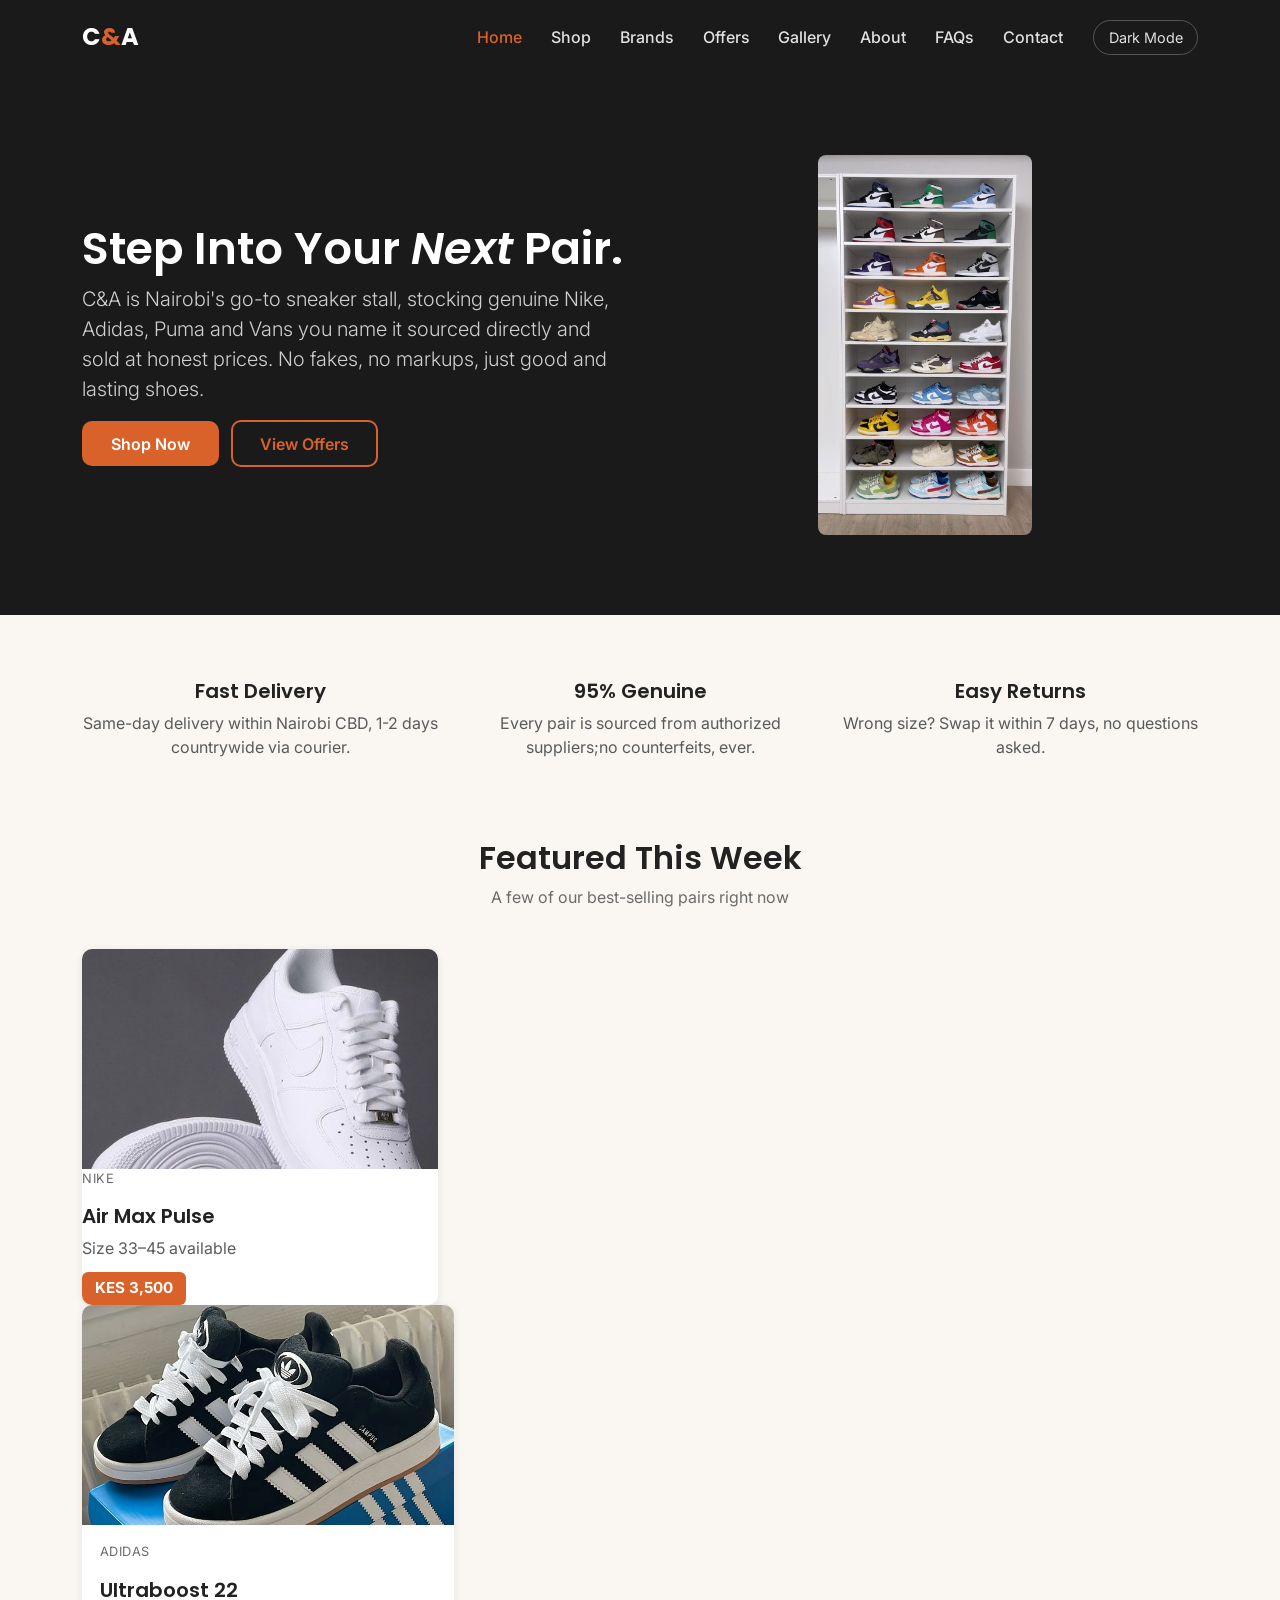
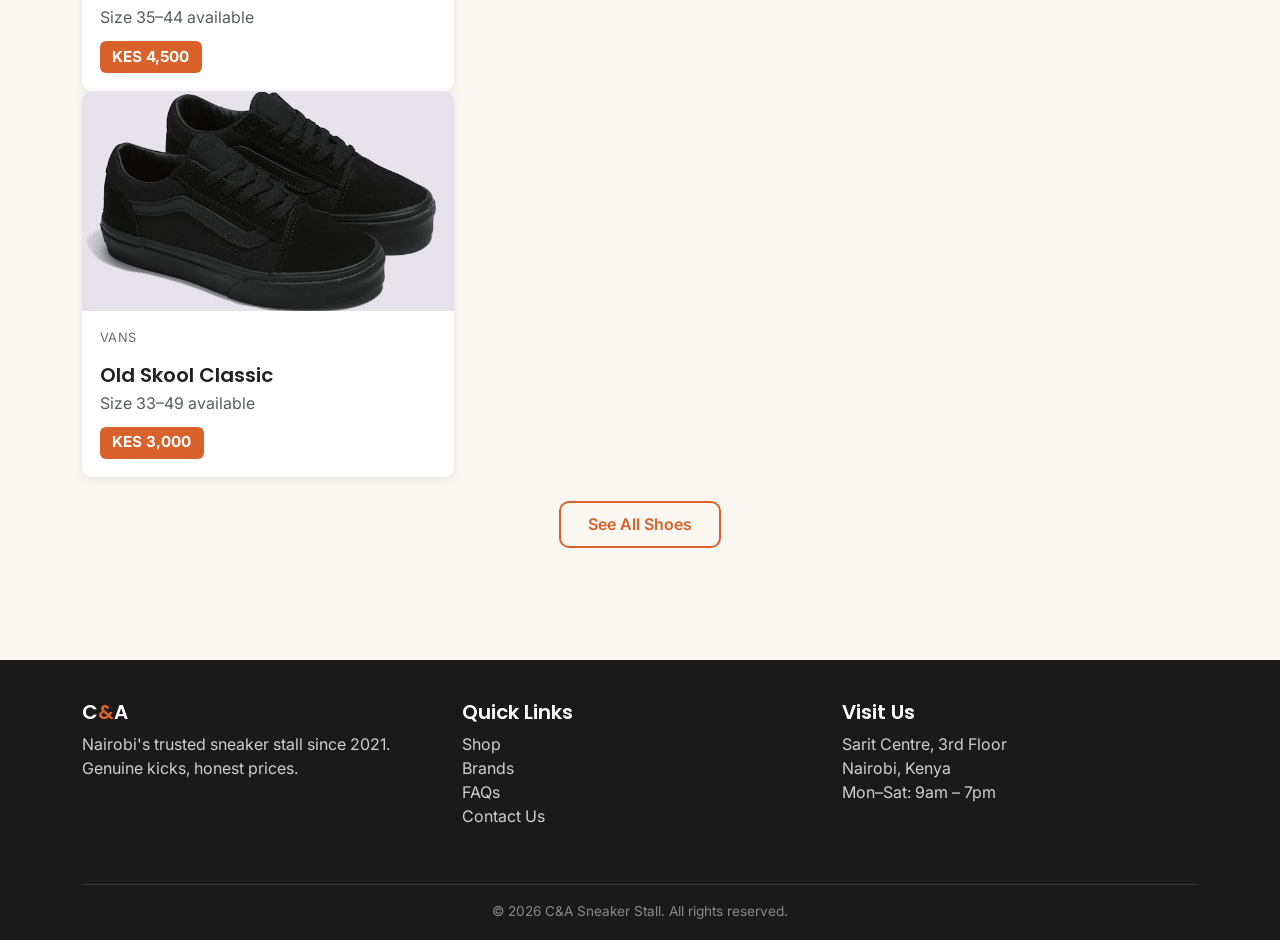
==== index.html @ b6a94fce "Add meta description tag" ====
<!DOCTYPE html>
<html lang="en">
<head>
  <meta charset="UTF-8">
  <meta name="viewport" content="width=device-width, initial-scale=1.0">
  <meta name="description"content="C&A is a Nairobi based sneaker stall offering genuine shoes at fair prices.">
  <title>C&amp;A | Nairobi's Sneaker Stall</title>

  <!-- Bootstrap 5 CSS -->
  <link href="https://cdn.jsdelivr.net/npm/bootstrap@5.3.3/dist/css/bootstrap.min.css" rel="stylesheet">
  <!-- Google Fonts -->
  <link rel="preconnect" href="https://fonts.googleapis.com">
  <link href="https://fonts.googleapis.com/css2?family=Inter:wght@400;500;600&family=Poppins:wght@600;700&display=swap" rel="stylesheet">
  <!-- Our custom stylesheet -->
  <link rel="stylesheet" href="style.css">
</head>
<body>

  <!-- ========== NAVBAR ========== -->
  <nav class="navbar navbar-expand-lg navbar-soleva navbar-dark sticky-top">
    <div class="container">
      <a class="navbar-brand" href="index.html">C<span>&amp;</span>A</a>
      <button class="navbar-toggler" type="button" data-bs-toggle="collapse" data-bs-target="#navMenu">
        <span class="navbar-toggler-icon"></span>
      </button>
      <div class="collapse navbar-collapse" id="navMenu">
        <ul class="navbar-nav ms-auto align-items-lg-center">
          <li class="nav-item"><a class="nav-link active" href="index.html">Home</a></li>
          <li class="nav-item"><a class="nav-link" href="product.html">Shop</a></li>
          <li class="nav-item"><a class="nav-link" href="brands.html">Brands</a></li>
          <li class="nav-item"><a class="nav-link" href="offers.html">Offers</a></li>
          <li class="nav-item"><a class="nav-link" href="gallery.html">Gallery</a></li>
          <li class="nav-item"><a class="nav-link" href="about.html">About</a></li>
          <li class="nav-item"><a class="nav-link" href="faqs.html">FAQs</a></li>
          <li class="nav-item"><a class="nav-link" href="contact.html">Contact</a></li>
          <li class="nav-item ms-lg-3 mt-2 mt-lg-0">
            <button id="themeToggleBtn" class="theme-toggle-btn">Dark Mode</button>
          </li>
        </ul>
      </div>
    </div>
  </nav>

  <!-- ========== HERO ========== -->
  <header class="hero">
    <div class="container">
      <div class="row align-items-center">
        <div class="col-lg-6">
          <h1>Step Into Your <em>Next</em> Pair.</h1>
          <p class="lead">C&amp;A is Nairobi's go-to sneaker stall, stocking genuine Nike, Adidas, Puma and Vans you name it
            sourced directly and sold at honest prices. No fakes, no markups, just good and lasting shoes.</p>
          <a href="product.html" class="btn btn-accent me-2">Shop Now</a>
          <a href="offers.html" class="btn btn-outline-accent">View Offers</a>
        </div>
        <div class="col-lg-6 mt-4 mt-lg-0 text-center">
          <img src="images/hero.jpg"
               alt="Pair of white sneakers displayed at C&amp;A stall" class="img-fluid rounded-3"
               style="max-height:380px; object-fit:cover;">
        </div>
      </div>
    </div>
  </header>

  <!-- ========== WHY C&A (quick trust strip) ========== -->
  <section class="section pb-0">
    <div class="container">
      <div class="row text-center g-4">
        <div class="col-md-4">
          <h5>Fast Delivery</h5>
          <p class="text-muted">Same-day delivery within Nairobi CBD, 1-2 days countrywide via courier.</p>
        </div>
        <div class="col-md-4">
          <h5>95% Genuine</h5>
          <p class="text-muted">Every pair is sourced from authorized suppliers;no counterfeits, ever.</p>
        </div>
        <div class="col-md-4">
          <h5>Easy Returns</h5>
          <p class="text-muted">Wrong size? Swap it within 7 days, no questions asked.</p>
        </div>
      </div>
    </div>
  </section>

  <!-- ========== FEATURED SHOES ========== -->
  <section class="section">
    <div class="container">
      <div class="section-title">
        <h2>Featured This Week</h2>
        <p>A few of our best-selling pairs right now</p>
      </div>
      <div class="row g-4">

        <div class="col-md-4">
          <div class="shoe-card">
            <img src="images/nike-airforce.jpg" alt="Nike>
            <div class="shoe-card-body">
              <p class="shoe-brand-label">Nike</p>
              <h5>Air Max Pulse</h5>
              <p class="text-muted mb-1">Size 33–45 available</p>
              <span class="price-tag">KES 3,500</span>
            </div>
          </div>
        </div>

        <div class="col-md-4">
          <div class="shoe-card">
            <img src="images/adidas.jpg" alt="Adidas Ultraboost running shoe in black">
            <div class="shoe-card-body">
              <p class="shoe-brand-label">Adidas</p>
              <h5>Ultraboost 22</h5>
              <p class="text-muted mb-1">Size 35–44 available</p>
              <span class="price-tag">KES 4,500</span>
            </div>
          </div>
        </div>

        <div class="col-md-4">
          <div class="shoe-card">
            <img src="images/vans.jpg" alt="Classic Vans skate shoe in black">
            <div class="shoe-card-body">
              <p class="shoe-brand-label">Vans</p>
              <h5>Old Skool Classic</h5>
              <p class="text-muted mb-1">Size 33–49 available</p>
              <span class="price-tag">KES 3,000</span>
            </div>
          </div>
        </div>

      </div>
      <div class="text-center mt-4">
        <a href="product.html" class="btn btn-outline-accent">See All Shoes</a>
      </div>
    </div>
  </section>

  <!-- ========== FOOTER ========== -->
  <footer class="footer-soleva">
    <div class="container">
      <div class="row">
        <div class="col-md-4 mb-3">
          <h5>C<span style="color:var(--color-accent)">&amp;</span>A</h5>
          <p>Nairobi's trusted sneaker stall since 2021. Genuine kicks, honest prices.</p>
        </div>
        <div class="col-md-4 mb-3">
          <h5>Quick Links</h5>
          <ul class="list-unstyled">
            <li><a href="product.html">Shop</a></li>
            <li><a href="brands.html">Brands</a></li>
            <li><a href="faqs.html">FAQs</a></li>
            <li><a href="contact.html">Contact Us</a></li>
          </ul>
        </div>
        <div class="col-md-4 mb-3">
          <h5>Visit Us</h5>
          <p>Sarit Centre, 3rd Floor<br>Nairobi, Kenya<br>Mon–Sat: 9am – 7pm</p>
        </div>
      </div>
      <div class="footer-bottom">
        &copy; 2026 C&amp;A Sneaker Stall. All rights reserved.
      </div>
    </div>
  </footer>

  <!-- Bootstrap JS (needed for navbar collapse on mobile) -->
  <script src="https://cdn.jsdelivr.net/npm/bootstrap@5.3.3/dist/js/bootstrap.bundle.min.js"></script>
  <!-- Our custom script -->
  <script src="script.js"></script>
</body>
</html>
---- style.css ----
:root {
  --color-dark: #1a1a1a;        
  --color-light: #faf7f2;      
  --color-accent: #d9622b;      
  --color-accent-dark: #b54e1f; 
  --color-text-muted: #6b6b6b;  
  --color-success: #3a7d44;     
  --color-danger: #c0392b;      
  --color-card-bg: #ffffff;     
  --radius: 10px;               
}

/* Dark mode overrides: when <body> has class "dark-mode",
   these variables get replaced, so every element using
   var(--color-light) etc. automatically updates. */
body.dark-mode {
  --color-light: #1a1a1a;
  --color-card-bg: #2a2a2a;
  --color-text-muted: #b0b0b0;
}


body {
  font-family: 'Inter', sans-serif;
  background-color: var(--color-light);
  color: #222;
  transition: background-color 0.3s ease, color 0.3s ease;
}

body.dark-mode {
  color: #f0f0f0;
}

h1, h2, h3, h4, h5 {
  font-family: 'Poppins', sans-serif;
  font-weight: 600;
}

a {
  color: var(--color-accent);
  text-decoration: none;
}

a:hover {
  color: var(--color-accent-dark);
}

/* ---- 3. NAVBAR ---- */
.navbar-soleva {
  background-color: var(--color-dark);
  padding: 0.9rem 0;
}

.navbar-soleva .navbar-brand {
  font-family: 'Poppins', sans-serif;
  font-weight: 700;
  font-size: 1.5rem;
  color: #fff;
  letter-spacing: 0.5px;
}

.navbar-soleva .navbar-brand span {
  color: var(--color-accent);
}

.navbar-soleva .nav-link {
  color: #e0e0e0;
  font-weight: 500;
  margin: 0 0.4rem;
}

.navbar-soleva .nav-link:hover,
.navbar-soleva .nav-link.active {
  color: var(--color-accent);
}

/* Theme toggle button in the navbar */
.theme-toggle-btn {
  background: none;
  border: 1px solid #555;
  color: #e0e0e0;
  border-radius: 50px;
  padding: 0.35rem 0.9rem;
  font-size: 0.9rem;
  cursor: pointer;
  transition: background-color 0.2s ease;
}

.theme-toggle-btn:hover {
  background-color: rgba(217, 98, 43, 0.2);
}

.hero {
  background-color: var(--color-dark);
  color: #fff;
  padding: 5rem 0;
}

.hero h1 {
  font-size: 2.8rem;
  color: #fff;
}

.hero p.lead {
  color: #cfcfcf;
}

.btn-accent {
  background-color: var(--color-accent);
  border: none;
  color: #fff;
  font-weight: 600;
  padding: 0.65rem 1.8rem;
  border-radius: var(--radius);
  transition: background-color 0.2s ease;
}

.btn-accent:hover {
  background-color: var(--color-accent-dark);
  color: #fff;
}

.btn-outline-accent {
  border: 2px solid var(--color-accent);
  color: var(--color-accent);
  font-weight: 600;
  padding: 0.6rem 1.7rem;
  border-radius: var(--radius);
  background: transparent;
}

.btn-outline-accent:hover {
  background-color: var(--color-accent);
  color: #fff;
}

/* ---- 5. SHOE / PRODUCT CARDS ---- */
.shoe-card {
  background-color: var(--color-card-bg);
  border-radius: var(--radius);
  overflow: hidden;
  box-shadow: 0 2px 10px rgba(0, 0, 0, 0.08);
  transition: transform 0.2s ease, box-shadow 0.2s ease;
  height: 100%;
}

.shoe-card:hover {
  transform: translateY(-5px);
  box-shadow: 0 8px 20px rgba(0, 0, 0, 0.12);
}

.shoe-card img {
  width: 100%;
  height: 220px;
  object-fit: cover;
}

.shoe-card-body {
  padding: 1.1rem;
}

.shoe-card-body h5 {
  margin-bottom: 0.2rem;
}

.shoe-brand-label {
  font-size: 0.8rem;
  color: var(--color-text-muted);
  text-transform: uppercase;
  letter-spacing: 0.5px;
}

/* Price tag - the "signature element" of the site */
.price-tag {
  display: inline-block;
  background-color: var(--color-accent);
  color: #fff;
  font-weight: 700;
  padding: 0.3rem 0.8rem;
  border-radius: 6px;
  font-size: 0.95rem;
  margin-top: 0.5rem;
}

/* ---- 6. SECTION SPACING ---- */
.section {
  padding: 4rem 0;
}

.section-title {
  margin-bottom: 2.5rem;
  text-align: center;
}

.section-title h2 {
  font-size: 2rem;
}

.section-title p {
  color: var(--color-text-muted);
}

/* ---- 7. FOOTER ---- */
.footer-soleva {
  background-color: var(--color-dark);
  color: #cfcfcf;
  padding: 2.5rem 0 1.2rem;
  margin-top: 3rem;
}

.footer-soleva h5 {
  color: #fff;
}

.footer-soleva a {
  color: #cfcfcf;
}

.footer-soleva a:hover {
  color: var(--color-accent);
}

.footer-bottom {
  border-top: 1px solid #3a3a3a;
  margin-top: 1.5rem;
  padding-top: 1rem;
  font-size: 0.85rem;
  text-align: center;
  color: #888;
}

/* ---- 8. CONTACT FORM ---- */
.contact-form .form-control {
  border-radius: var(--radius);
  padding: 0.6rem 0.9rem;
}

.contact-form .form-control:focus {
  border-color: var(--color-accent);
  box-shadow: 0 0 0 0.2rem rgba(217, 98, 43, 0.2);
}

.error-message {
  color: var(--color-danger);
  font-size: 0.85rem;
  margin-top: 0.25rem;
  display: none; /* JS will show this only when there's an error */
}

.form-success-message {
  color: var(--color-success);
  font-weight: 600;
  margin-top: 1rem;
  display: none; /* JS will reveal this after a successful submit */
}

/* ---- 9. FAQ ACCORDION TWEAKS ---- */
.accordion-button:not(.collapsed) {
  background-color: rgba(217, 98, 43, 0.1);
  color: var(--color-accent-dark);
}

.accordion-button:focus {
  box-shadow: none;
  border-color: var(--color-accent);
}

/* ---- 10. GALLERY ---- */
.gallery-img {
  border-radius: var(--radius);
  overflow: hidden;
  cursor: pointer;
}

.gallery-img img {
  width: 100%;
  height: 250px;
  object-fit: cover;
  transition: transform 0.3s ease;
}

.gallery-img:hover img {
  transform: scale(1.05);
}

/* ---- 11. BADGES (offers page) ---- */
.discount-badge {
  position: absolute;
  top: 12px;
  left: 12px;
  background-color: var(--color-success);
  color: #fff;
  font-size: 0.8rem;
  font-weight: 700;
  padding: 0.25rem 0.6rem;
  border-radius: 6px;
  z-index: 2;
}

.shoe-card-wrapper {
  position: relative;
}

/* ---- 12. RESPONSIVE TWEAKS ---- */
@media (max-width: 768px) {
  .hero h1 {
    font-size: 2.1rem;
  }
  .hero {
    padding: 3.5rem 0;
    text-align: center;
  }
}
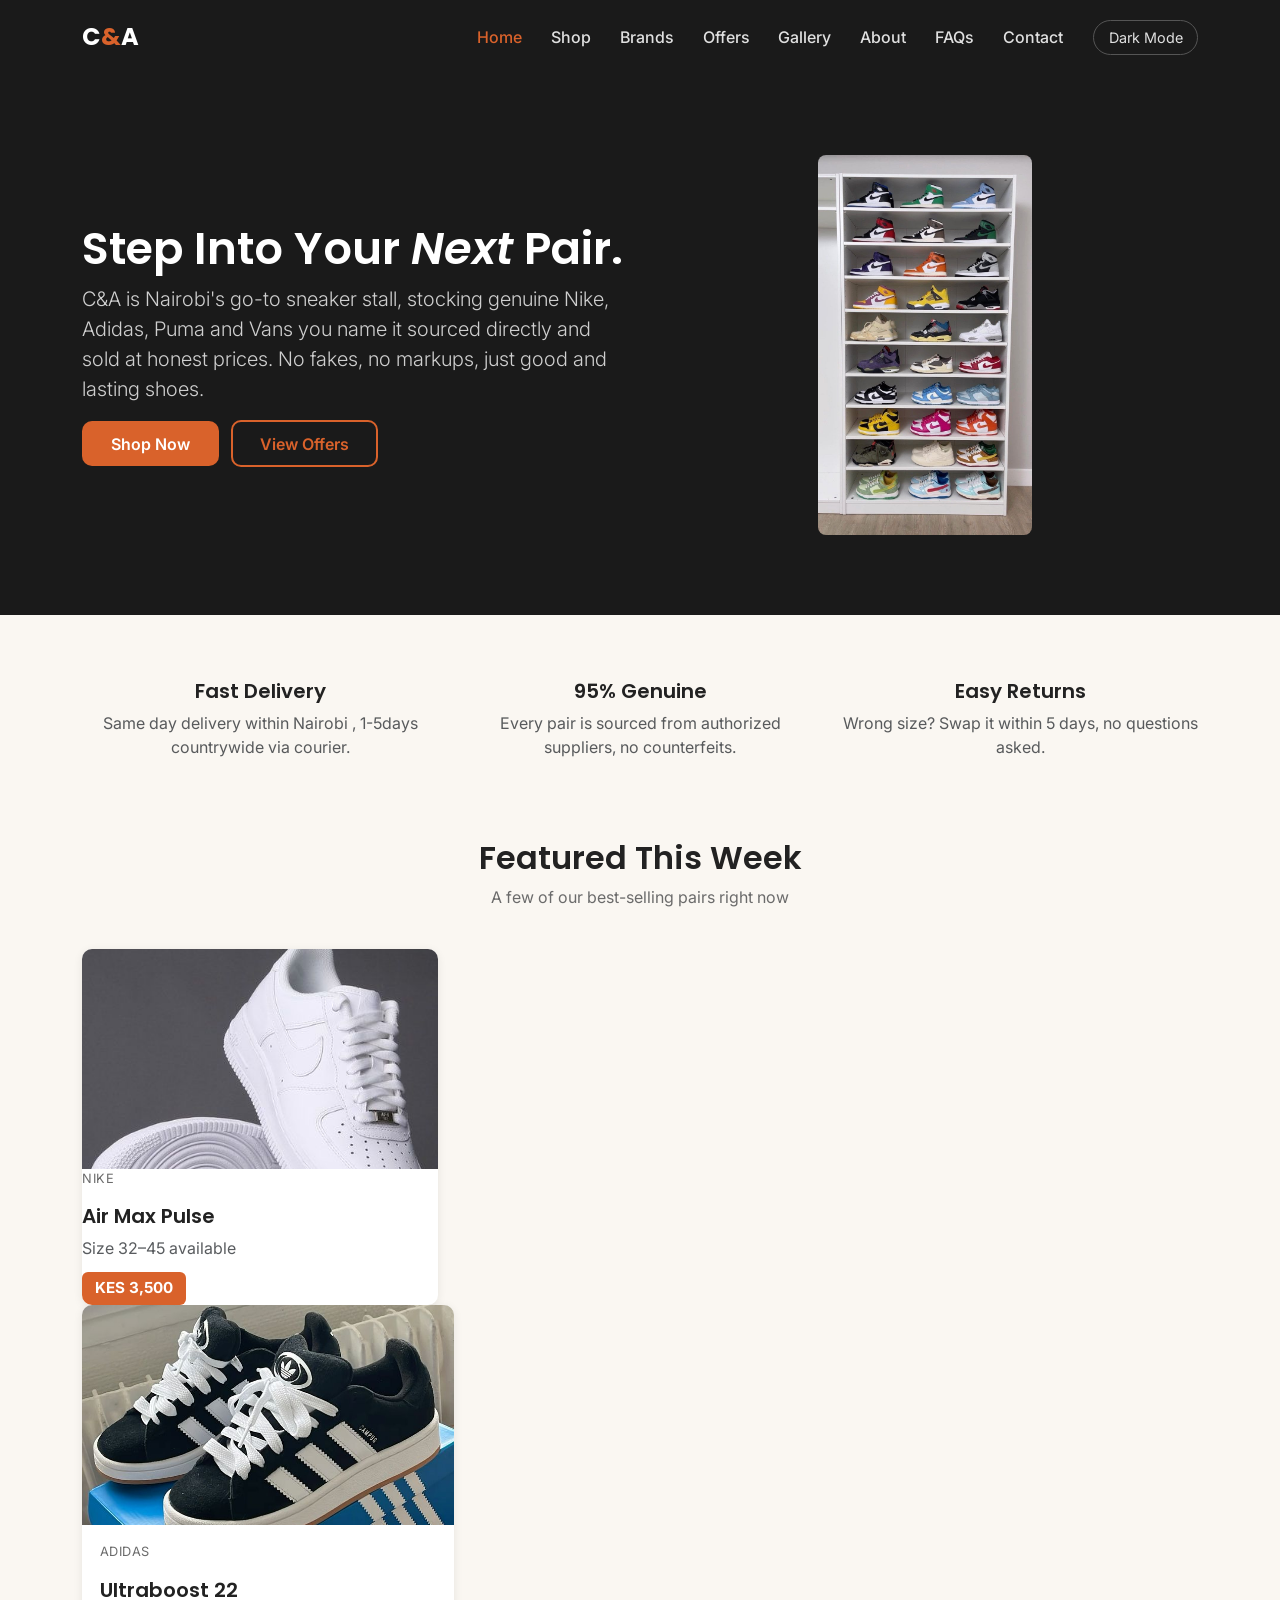
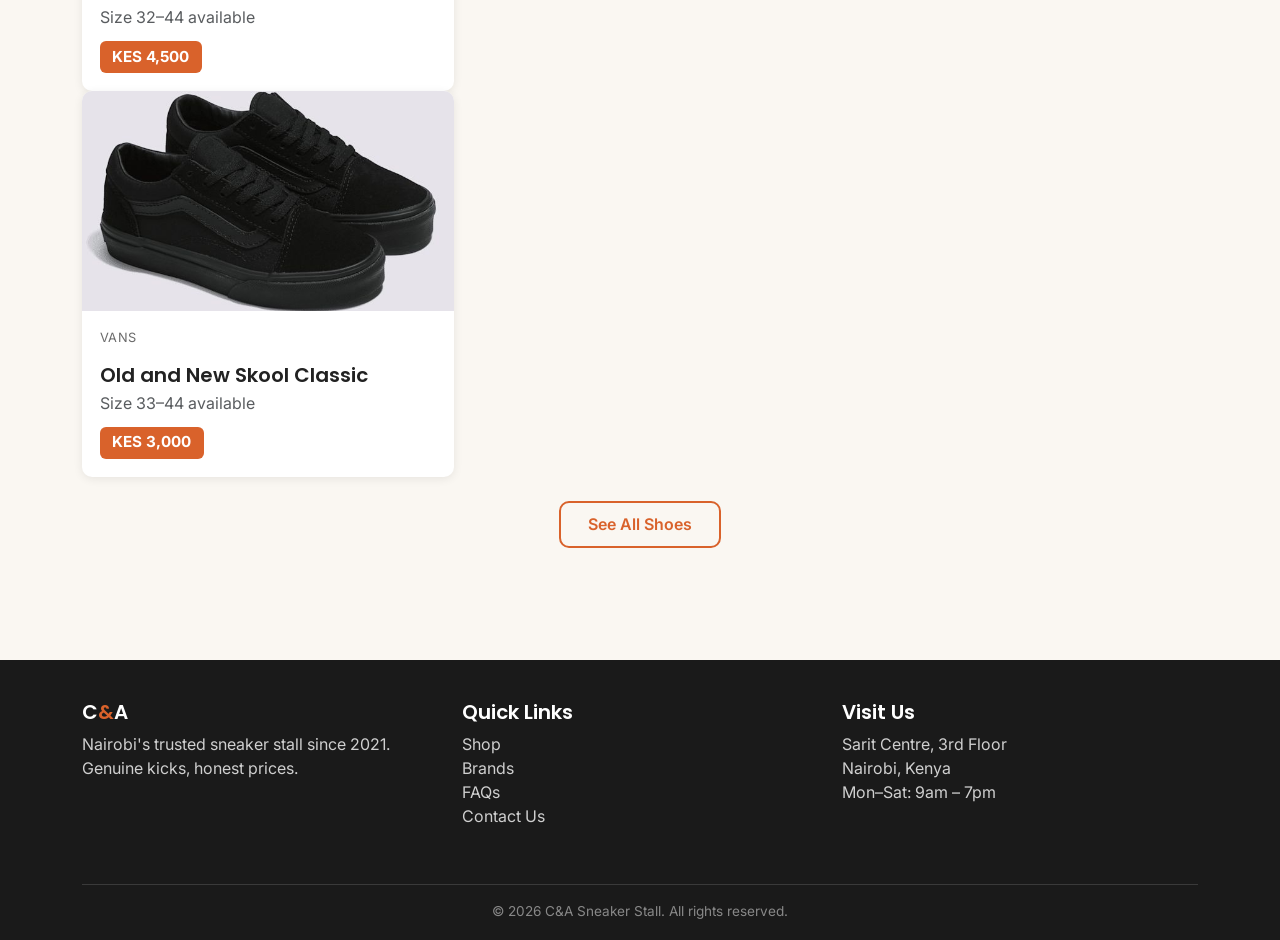
==== commit a8af34cb: "products.html" ====
--- a/index.html
+++ b/index.html
@@ -6,17 +6,17 @@
   <meta name="description"content="C&A is a Nairobi based sneaker stall offering genuine shoes at fair prices.">
   <title>C&amp;A | Nairobi's Sneaker Stall</title>
 
-  <!-- Bootstrap 5 CSS -->
+ 
   <link href="https://cdn.jsdelivr.net/npm/bootstrap@5.3.3/dist/css/bootstrap.min.css" rel="stylesheet">
-  <!-- Google Fonts -->
+  
   <link rel="preconnect" href="https://fonts.googleapis.com">
   <link href="https://fonts.googleapis.com/css2?family=Inter:wght@400;500;600&family=Poppins:wght@600;700&display=swap" rel="stylesheet">
-  <!-- Our custom stylesheet -->
+  
   <link rel="stylesheet" href="style.css">
 </head>
 <body>
 
-  <!-- ========== NAVBAR ========== -->
+  
   <nav class="navbar navbar-expand-lg navbar-soleva navbar-dark sticky-top">
     <div class="container">
       <a class="navbar-brand" href="index.html">C<span>&amp;</span>A</a>
@@ -41,7 +41,7 @@
     </div>
   </nav>
 
-  <!-- ========== HERO ========== -->
+  
   <header class="hero">
     <div class="container">
       <div class="row align-items-center">
@@ -61,27 +61,27 @@
     </div>
   </header>
 
-  <!-- ========== WHY C&A (quick trust strip) ========== -->
+  
   <section class="section pb-0">
     <div class="container">
       <div class="row text-center g-4">
         <div class="col-md-4">
           <h5>Fast Delivery</h5>
-          <p class="text-muted">Same-day delivery within Nairobi CBD, 1-2 days countrywide via courier.</p>
+          <p class="text-muted">Same day delivery within Nairobi , 1-5days countrywide via courier.</p>
         </div>
         <div class="col-md-4">
           <h5>95% Genuine</h5>
-          <p class="text-muted">Every pair is sourced from authorized suppliers;no counterfeits, ever.</p>
+          <p class="text-muted">Every pair is sourced from authorized suppliers, no counterfeits.</p>
         </div>
         <div class="col-md-4">
           <h5>Easy Returns</h5>
-          <p class="text-muted">Wrong size? Swap it within 7 days, no questions asked.</p>
+          <p class="text-muted">Wrong size? Swap it within 5 days, no questions asked.</p>
         </div>
       </div>
     </div>
   </section>
 
-  <!-- ========== FEATURED SHOES ========== -->
+  
   <section class="section">
     <div class="container">
       <div class="section-title">
@@ -96,7 +96,7 @@
             <div class="shoe-card-body">
               <p class="shoe-brand-label">Nike</p>
               <h5>Air Max Pulse</h5>
-              <p class="text-muted mb-1">Size 33–45 available</p>
+              <p class="text-muted mb-1">Size 32–45 available</p>
               <span class="price-tag">KES 3,500</span>
             </div>
           </div>
@@ -108,7 +108,7 @@
             <div class="shoe-card-body">
               <p class="shoe-brand-label">Adidas</p>
               <h5>Ultraboost 22</h5>
-              <p class="text-muted mb-1">Size 35–44 available</p>
+              <p class="text-muted mb-1">Size 32–44 available</p>
               <span class="price-tag">KES 4,500</span>
             </div>
           </div>
@@ -119,8 +119,8 @@
             <img src="images/vans.jpg" alt="Classic Vans skate shoe in black">
             <div class="shoe-card-body">
               <p class="shoe-brand-label">Vans</p>
-              <h5>Old Skool Classic</h5>
-              <p class="text-muted mb-1">Size 33–49 available</p>
+              <h5>Old  and New Skool Classic</h5>
+              <p class="text-muted mb-1">Size 33–44 available</p>
               <span class="price-tag">KES 3,000</span>
             </div>
           </div>
@@ -133,7 +133,7 @@
     </div>
   </section>
 
-  <!-- ========== FOOTER ========== -->
+  
   <footer class="footer-soleva">
     <div class="container">
       <div class="row">
@@ -161,9 +161,9 @@
     </div>
   </footer>
 
-  <!-- Bootstrap JS (needed for navbar collapse on mobile) -->
+  
   <script src="https://cdn.jsdelivr.net/npm/bootstrap@5.3.3/dist/js/bootstrap.bundle.min.js"></script>
-  <!-- Our custom script -->
+ 
   <script src="script.js"></script>
 </body>
 </html>
--- a/style.css
+++ b/style.css
@@ -11,9 +11,7 @@
   --radius: 10px;               
 }
 
-/* Dark mode overrides: when <body> has class "dark-mode",
-   these variables get replaced, so every element using
-   var(--color-light) etc. automatically updates. */
+
 body.dark-mode {
   --color-light: #1a1a1a;
   --color-card-bg: #2a2a2a;
@@ -46,7 +44,7 @@
   color: var(--color-accent-dark);
 }
 
-/* ---- 3. NAVBAR ---- */
+
 .navbar-soleva {
   background-color: var(--color-dark);
   padding: 0.9rem 0;
@@ -75,7 +73,7 @@
   color: var(--color-accent);
 }
 
-/* Theme toggle button in the navbar */
+
 .theme-toggle-btn {
   background: none;
   border: 1px solid #555;
@@ -135,7 +133,7 @@
   color: #fff;
 }
 
-/* ---- 5. SHOE / PRODUCT CARDS ---- */
+
 .shoe-card {
   background-color: var(--color-card-bg);
   border-radius: var(--radius);
@@ -171,7 +169,7 @@
   letter-spacing: 0.5px;
 }
 
-/* Price tag - the "signature element" of the site */
+
 .price-tag {
   display: inline-block;
   background-color: var(--color-accent);
@@ -183,7 +181,7 @@
   margin-top: 0.5rem;
 }
 
-/* ---- 6. SECTION SPACING ---- */
+
 .section {
   padding: 4rem 0;
 }
@@ -201,7 +199,7 @@
   color: var(--color-text-muted);
 }
 
-/* ---- 7. FOOTER ---- */
+
 .footer-soleva {
   background-color: var(--color-dark);
   color: #cfcfcf;
@@ -230,7 +228,7 @@
   color: #888;
 }
 
-/* ---- 8. CONTACT FORM ---- */
+
 .contact-form .form-control {
   border-radius: var(--radius);
   padding: 0.6rem 0.9rem;
@@ -245,17 +243,17 @@
   color: var(--color-danger);
   font-size: 0.85rem;
   margin-top: 0.25rem;
-  display: none; /* JS will show this only when there's an error */
+  display: none; 
 }
 
 .form-success-message {
   color: var(--color-success);
   font-weight: 600;
   margin-top: 1rem;
-  display: none; /* JS will reveal this after a successful submit */
-}
-
-/* ---- 9. FAQ ACCORDION TWEAKS ---- */
+  display: none; 
+}
+
+
 .accordion-button:not(.collapsed) {
   background-color: rgba(217, 98, 43, 0.1);
   color: var(--color-accent-dark);
@@ -266,7 +264,7 @@
   border-color: var(--color-accent);
 }
 
-/* ---- 10. GALLERY ---- */
+
 .gallery-img {
   border-radius: var(--radius);
   overflow: hidden;
@@ -284,7 +282,7 @@
   transform: scale(1.05);
 }
 
-/* ---- 11. BADGES (offers page) ---- */
+
 .discount-badge {
   position: absolute;
   top: 12px;
@@ -301,8 +299,10 @@
 .shoe-card-wrapper {
   position: relative;
 }
-
-/* ---- 12. RESPONSIVE TWEAKS ---- */
+html{
+    scroll-behavior: smooth;
+}
+
 @media (max-width: 768px) {
   .hero h1 {
     font-size: 2.1rem;
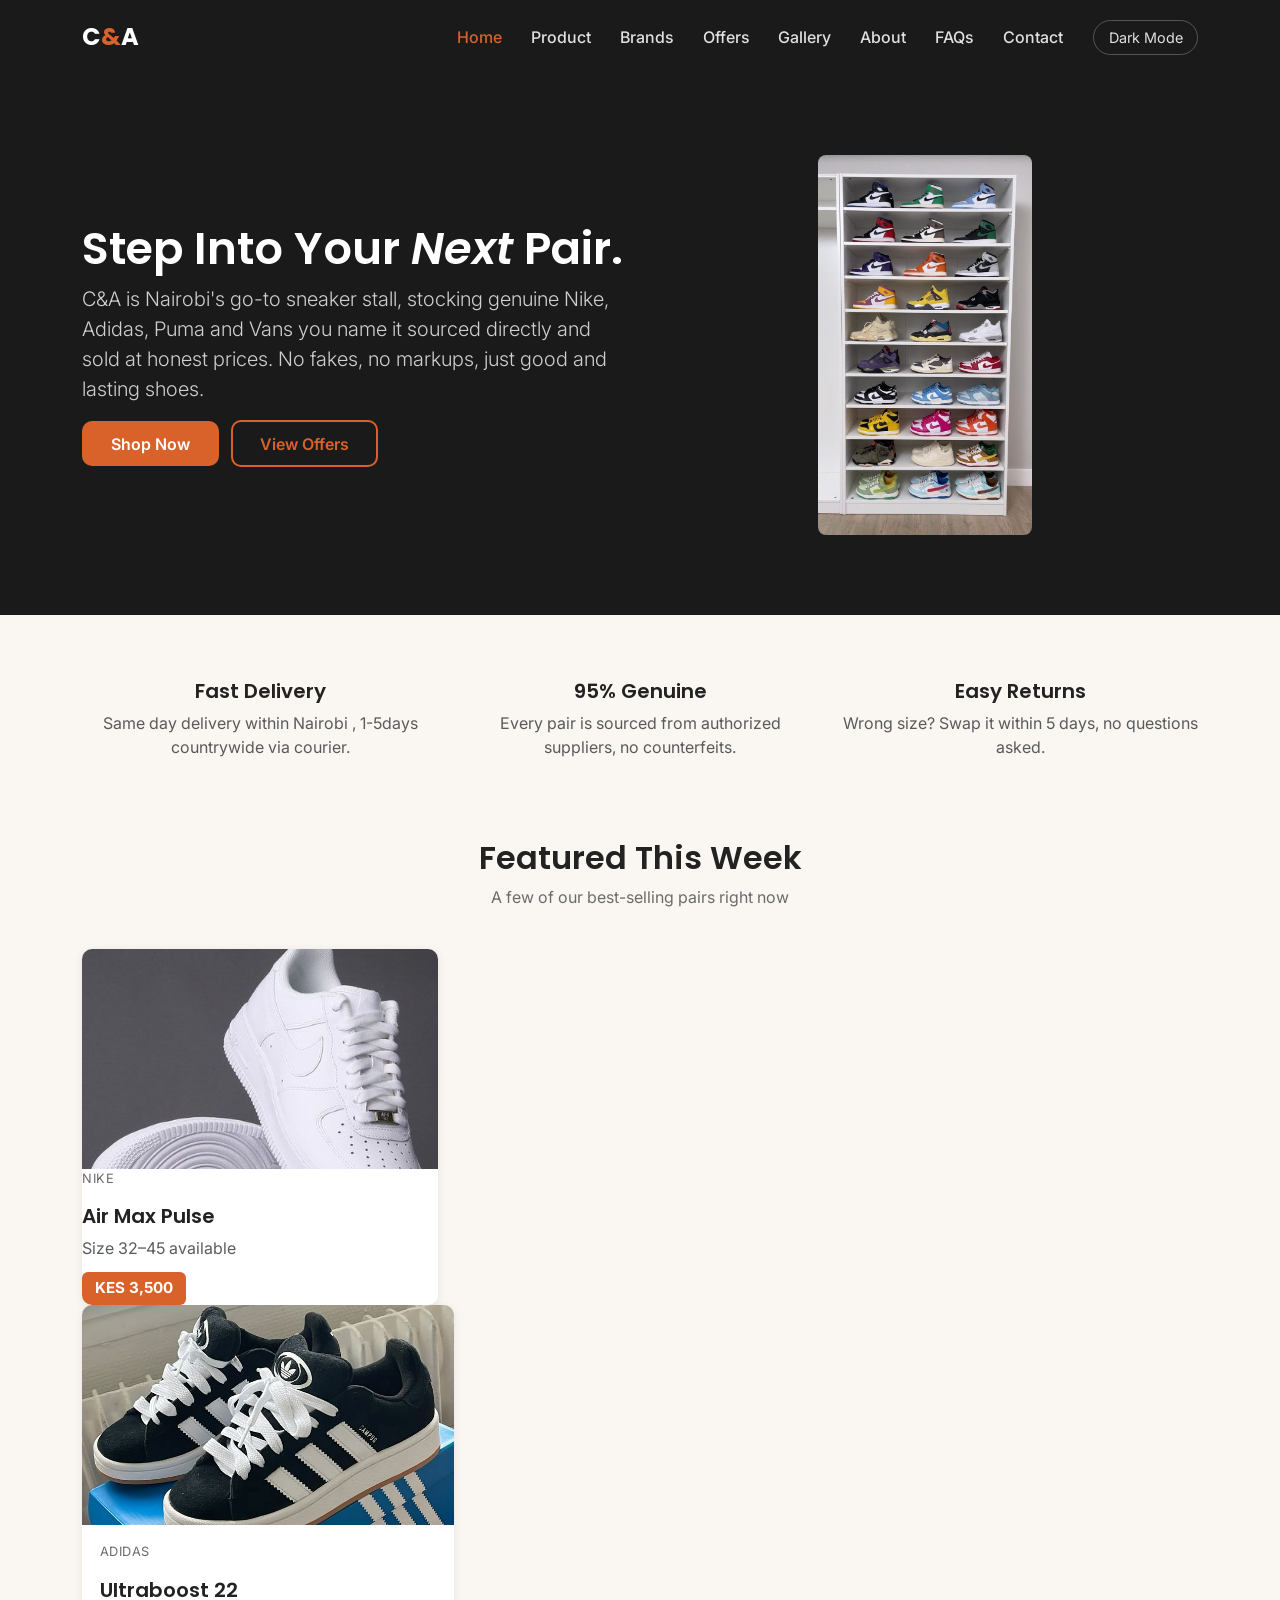
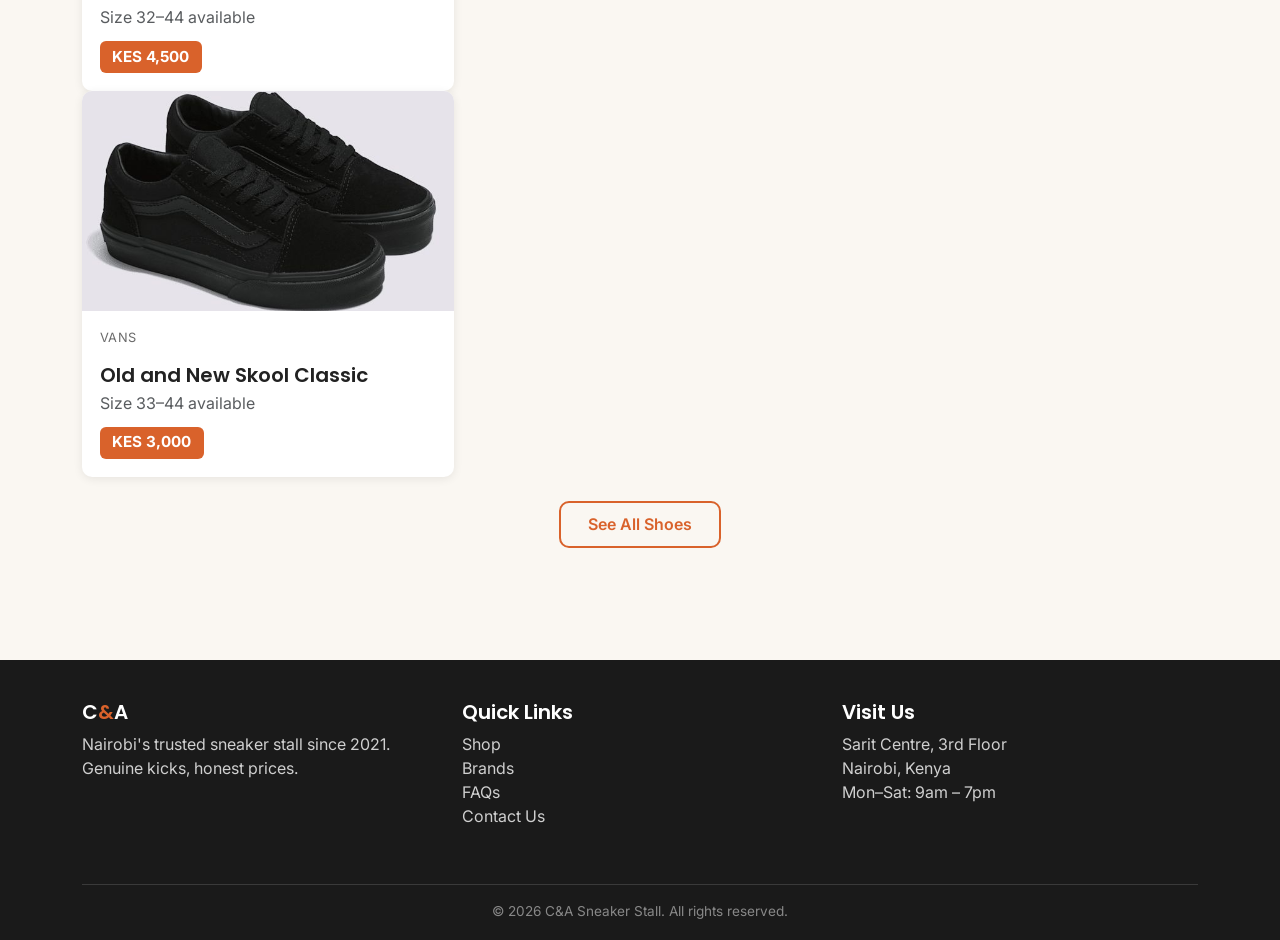
==== commit c9da5326: "product.html" ====
--- a/index.html
+++ b/index.html
@@ -26,7 +26,7 @@
       <div class="collapse navbar-collapse" id="navMenu">
         <ul class="navbar-nav ms-auto align-items-lg-center">
           <li class="nav-item"><a class="nav-link active" href="index.html">Home</a></li>
-          <li class="nav-item"><a class="nav-link" href="product.html">Shop</a></li>
+          <li class="nav-item"><a class="nav-link" href="product.html">Product</a></li>
           <li class="nav-item"><a class="nav-link" href="brands.html">Brands</a></li>
           <li class="nav-item"><a class="nav-link" href="offers.html">Offers</a></li>
           <li class="nav-item"><a class="nav-link" href="gallery.html">Gallery</a></li>
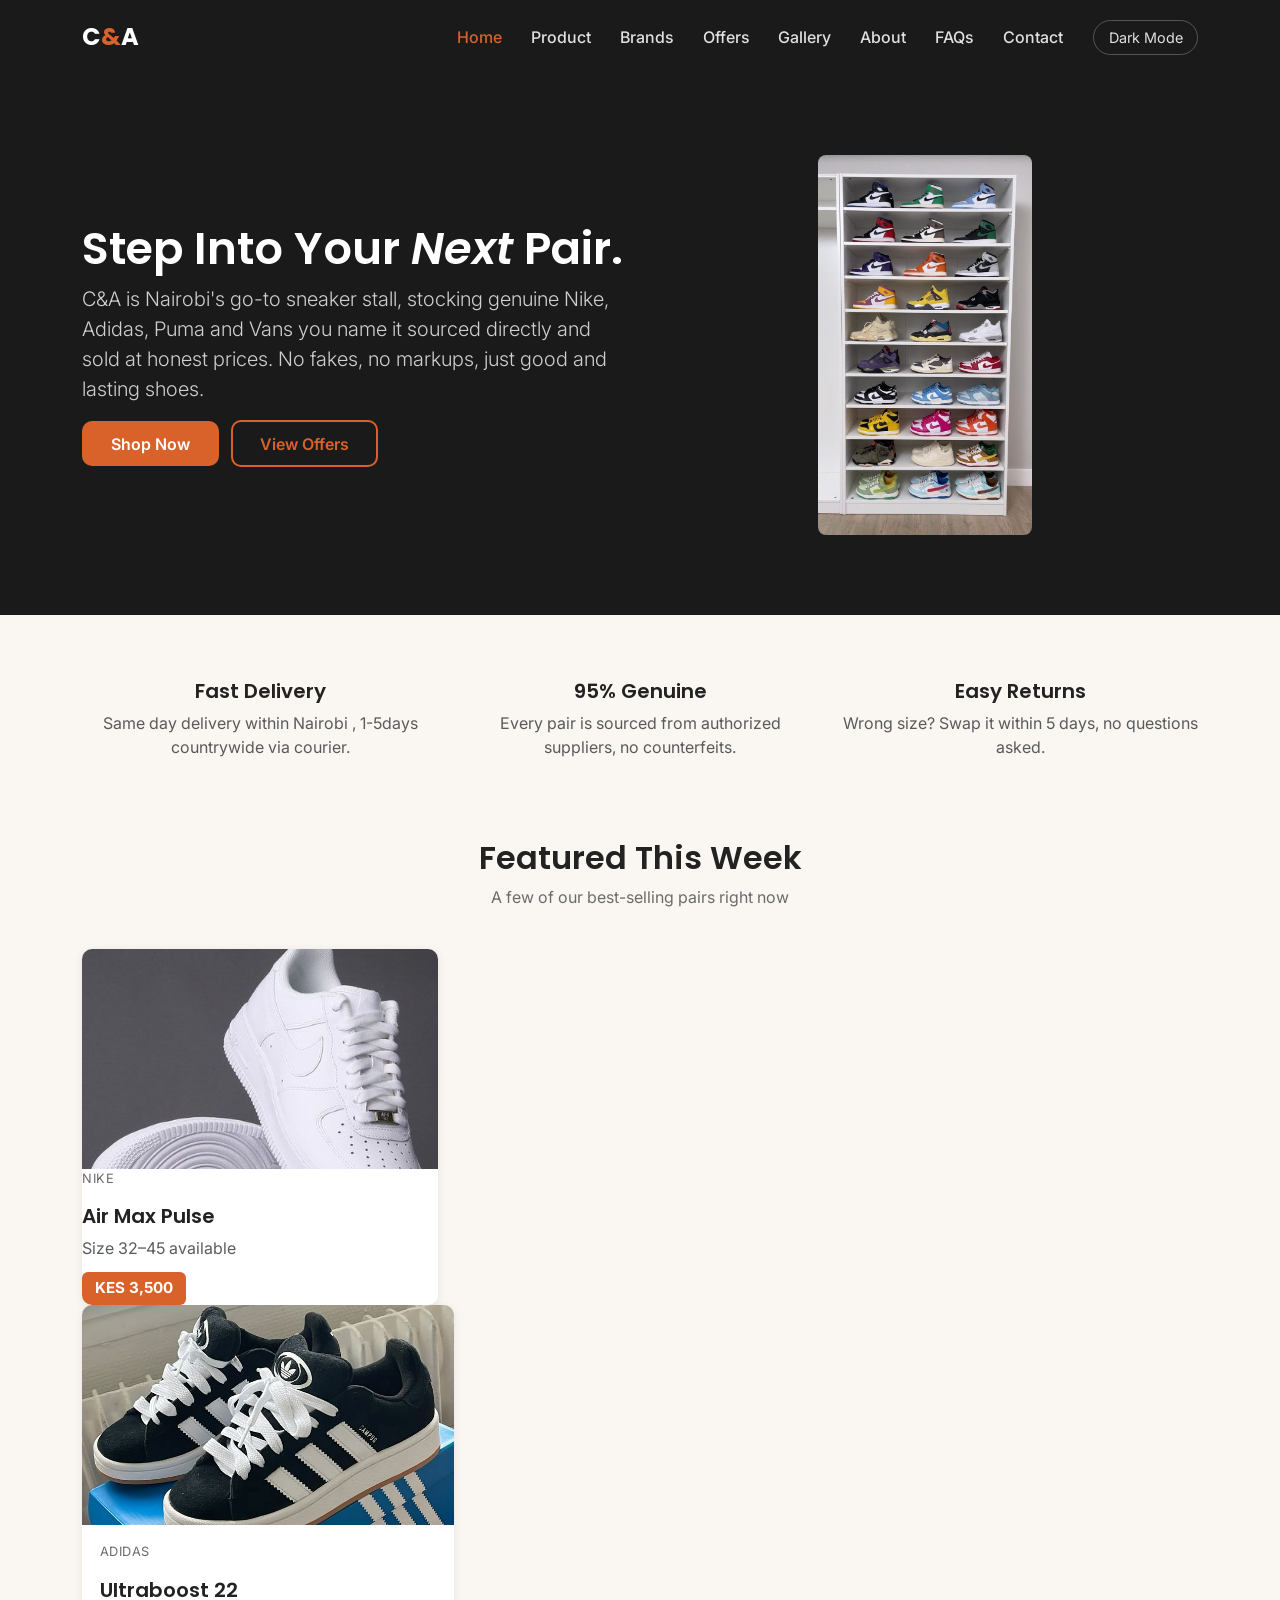
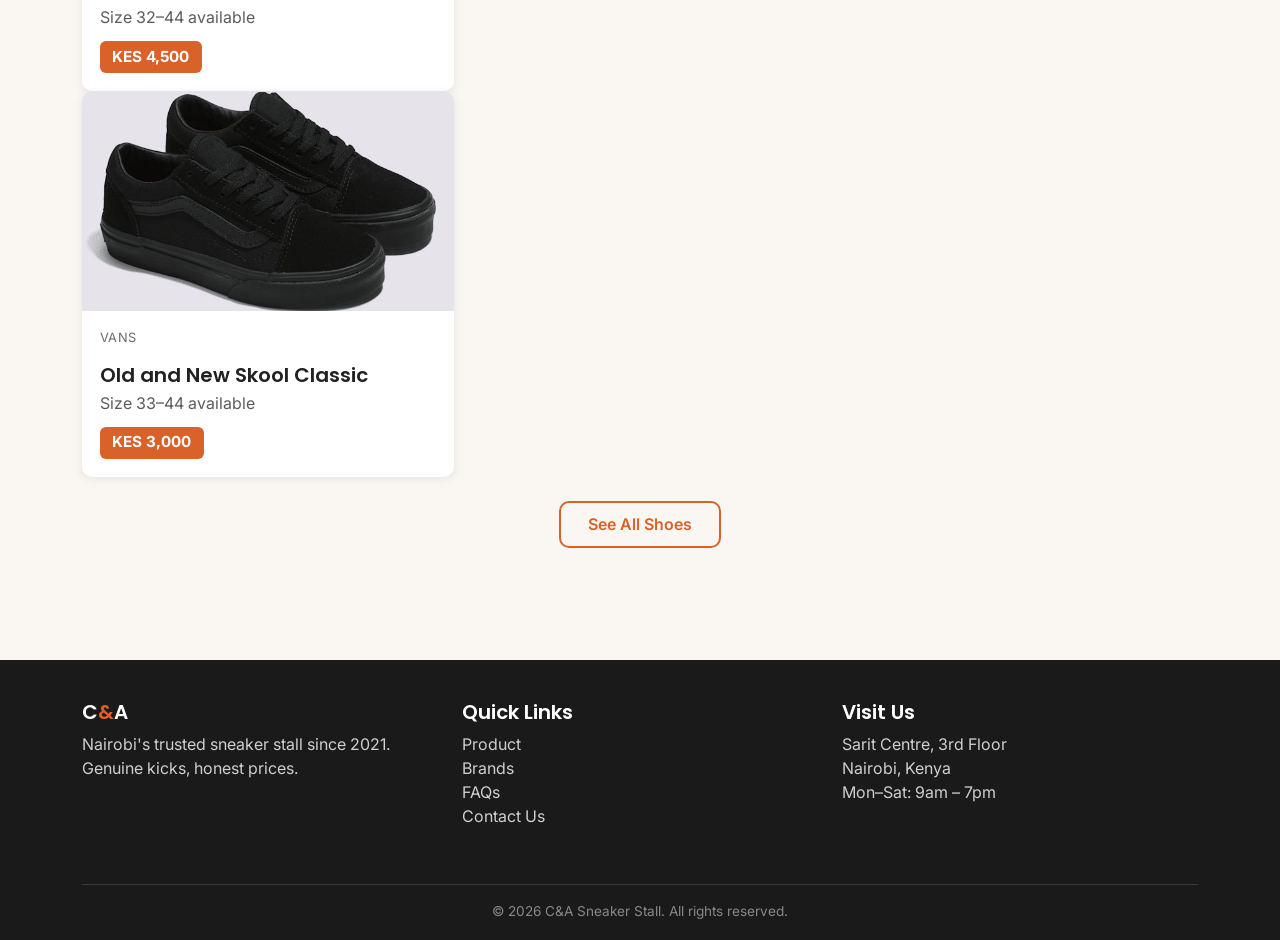
==== commit 22b6461e: "index.html" ====
--- a/index.html
+++ b/index.html
@@ -144,7 +144,7 @@
         <div class="col-md-4 mb-3">
           <h5>Quick Links</h5>
           <ul class="list-unstyled">
-            <li><a href="product.html">Shop</a></li>
+            <li><a href="product.html">Product</a></li>
             <li><a href="brands.html">Brands</a></li>
             <li><a href="faqs.html">FAQs</a></li>
             <li><a href="contact.html">Contact Us</a></li>
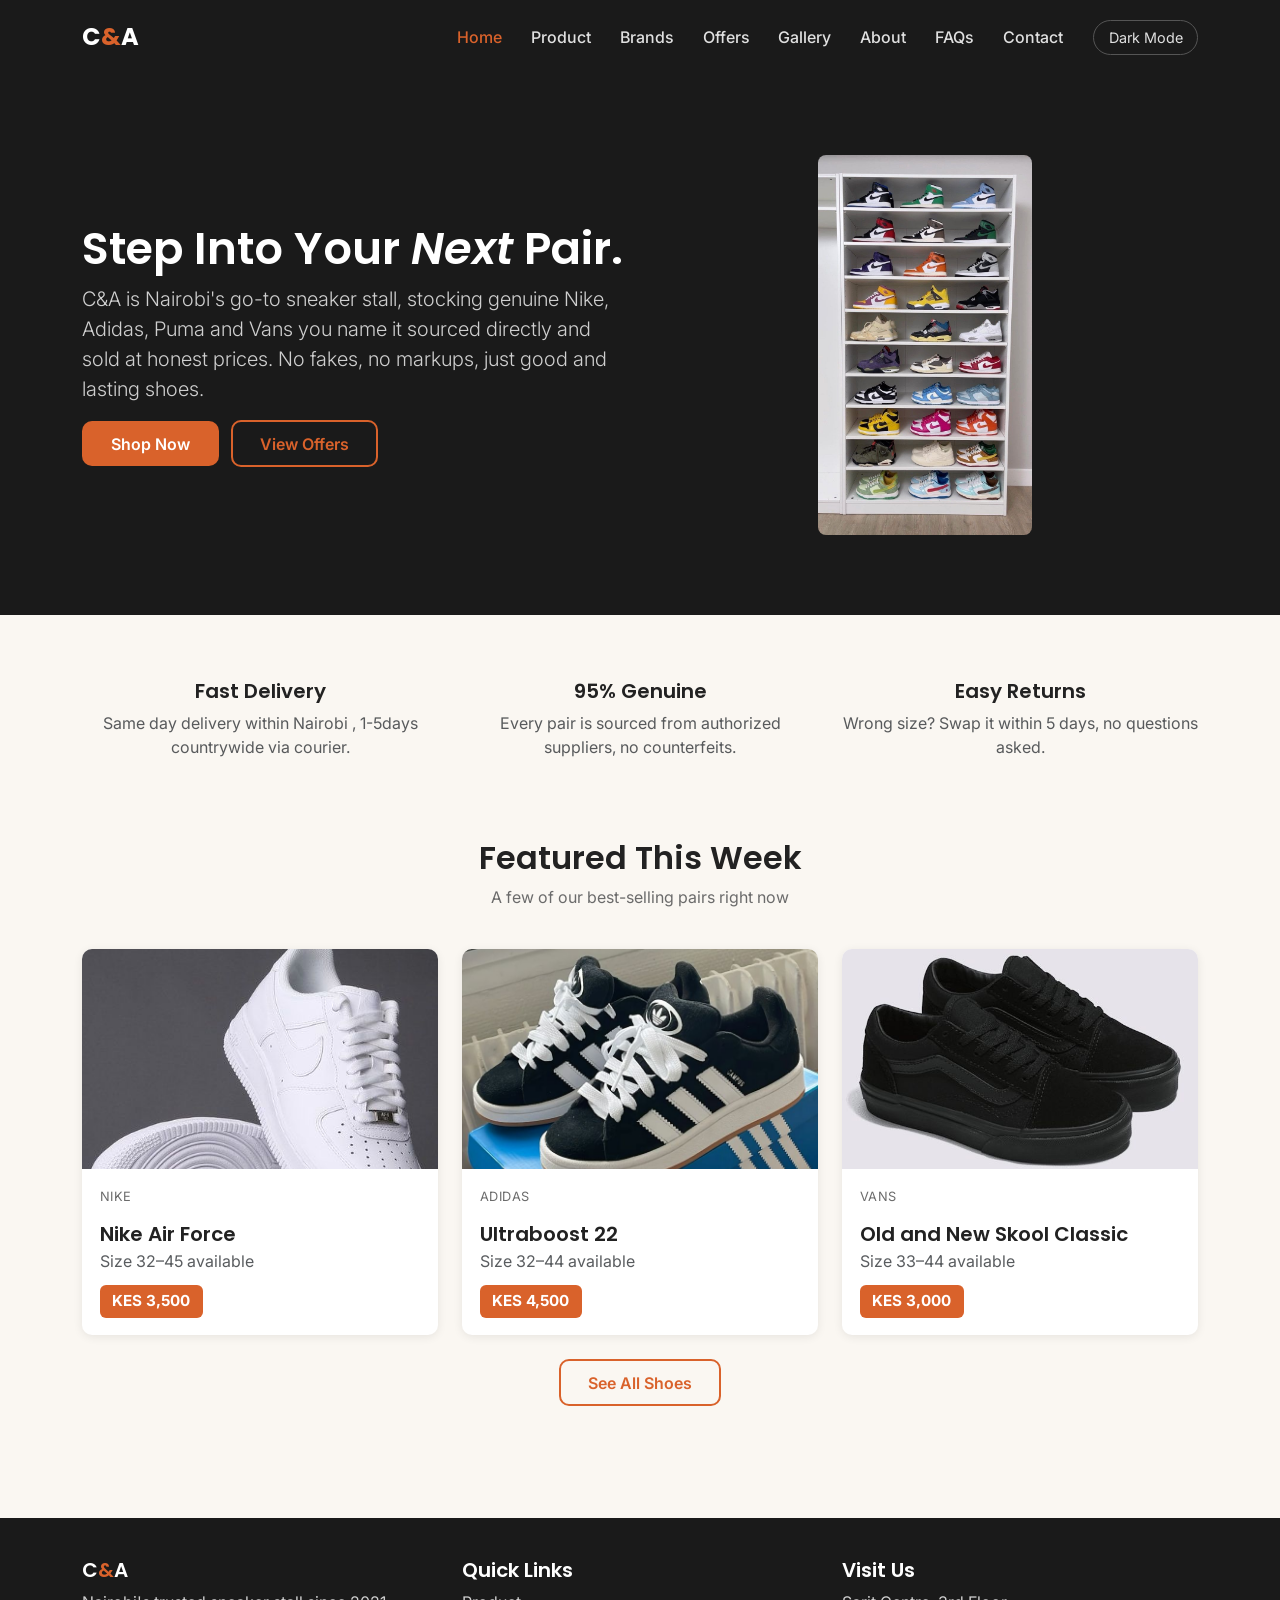
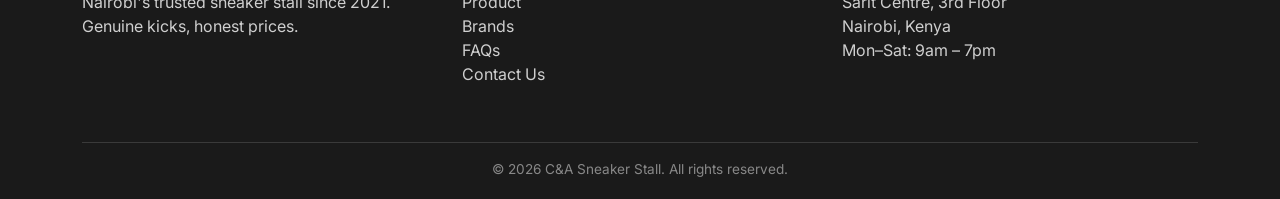
==== commit 8ec60179: "index.html" ====
--- a/index.html
+++ b/index.html
@@ -92,10 +92,10 @@
 
         <div class="col-md-4">
           <div class="shoe-card">
-            <img src="images/nike-airforce.jpg" alt="Nike>
+            <img src="images/nike-airforce.jpg" alt="Nike Air Force ">
             <div class="shoe-card-body">
               <p class="shoe-brand-label">Nike</p>
-              <h5>Air Max Pulse</h5>
+              <h5>Nike Air Force</h5>
               <p class="text-muted mb-1">Size 32–45 available</p>
               <span class="price-tag">KES 3,500</span>
             </div>
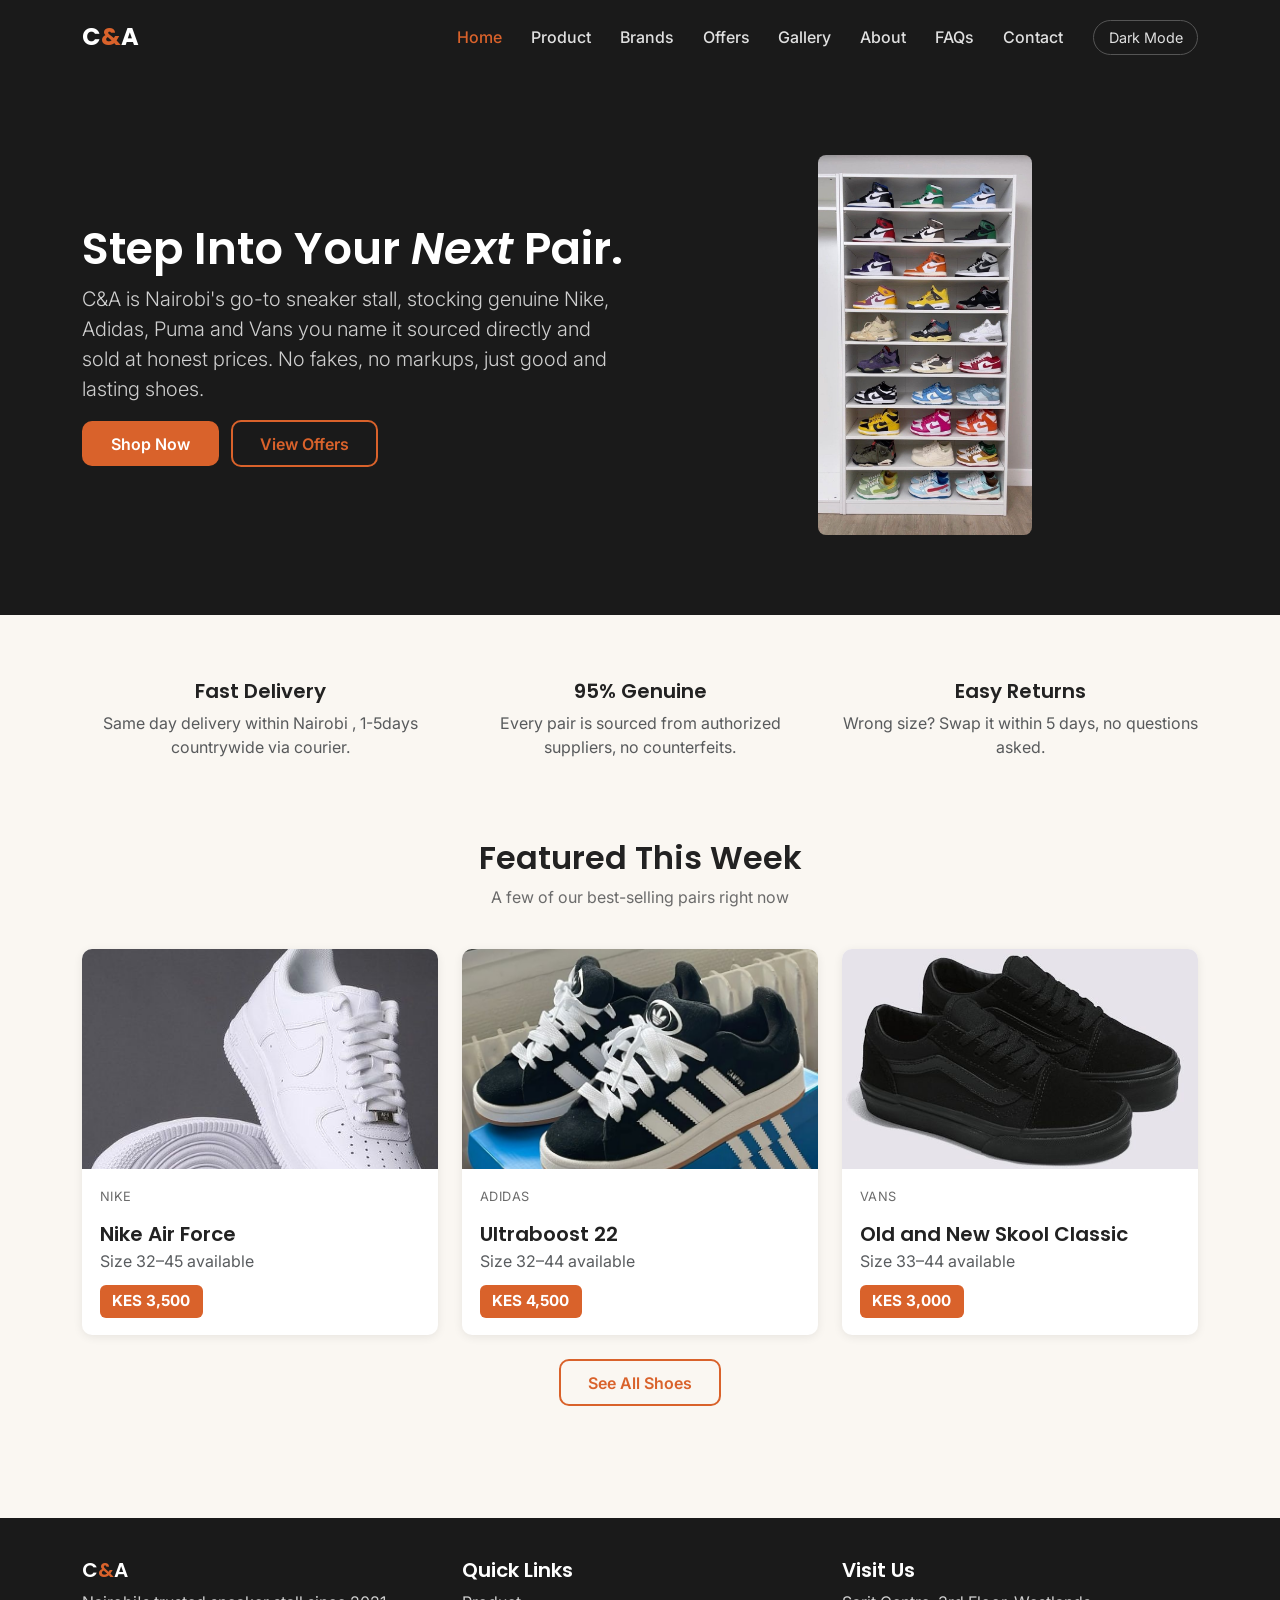
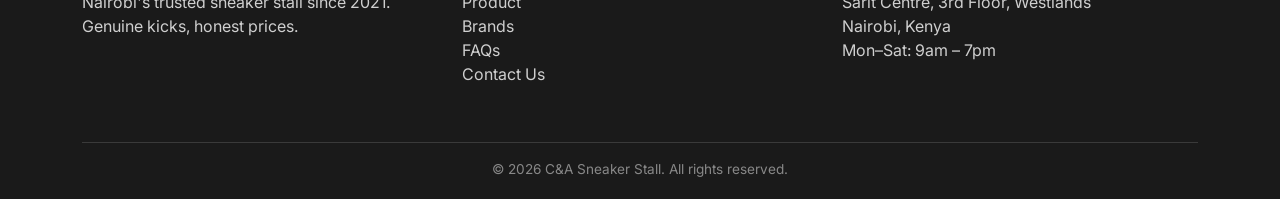
==== commit a092d88c: "westlands location" ====
--- a/index.html
+++ b/index.html
@@ -152,7 +152,7 @@
         </div>
         <div class="col-md-4 mb-3">
           <h5>Visit Us</h5>
-          <p>Sarit Centre, 3rd Floor<br>Nairobi, Kenya<br>Mon–Sat: 9am – 7pm</p>
+          <p>Sarit Centre, 3rd Floor, Westlands<br>Nairobi, Kenya<br>Mon–Sat: 9am – 7pm</p>
         </div>
       </div>
       <div class="footer-bottom">
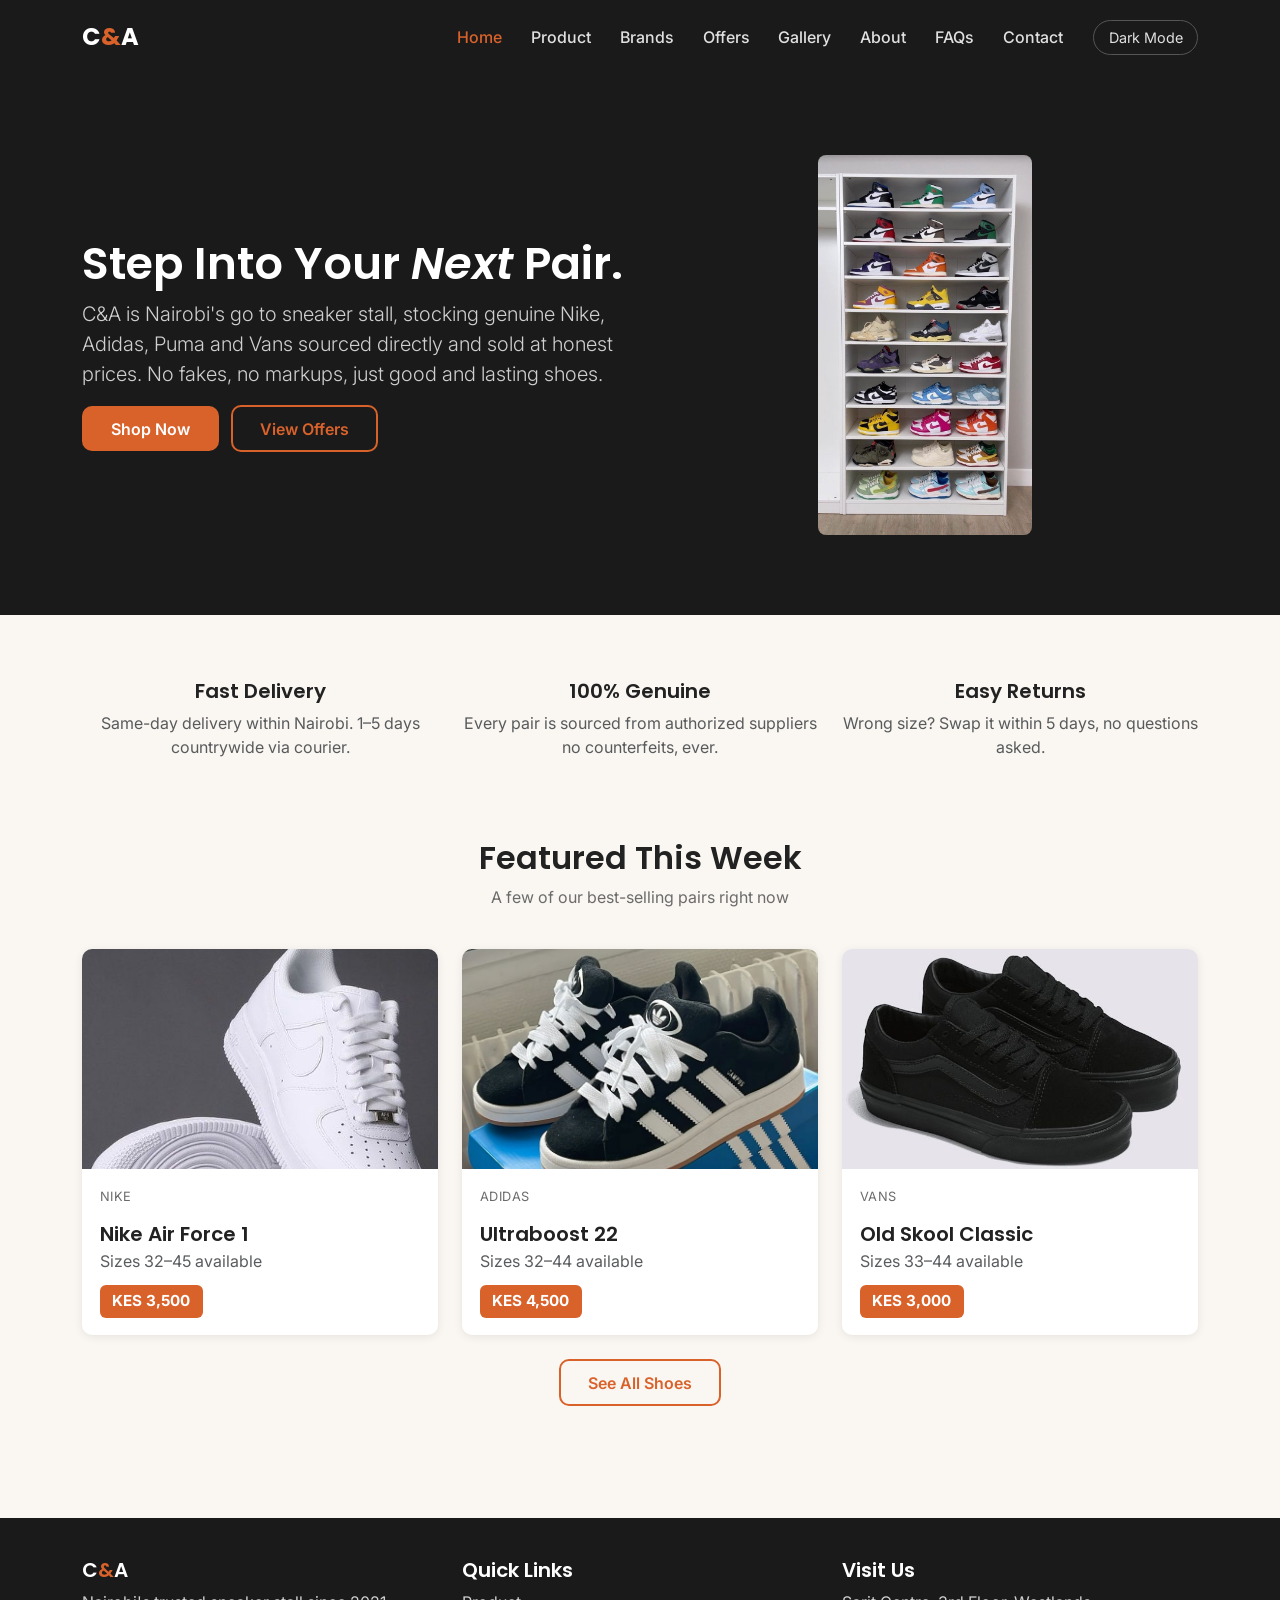
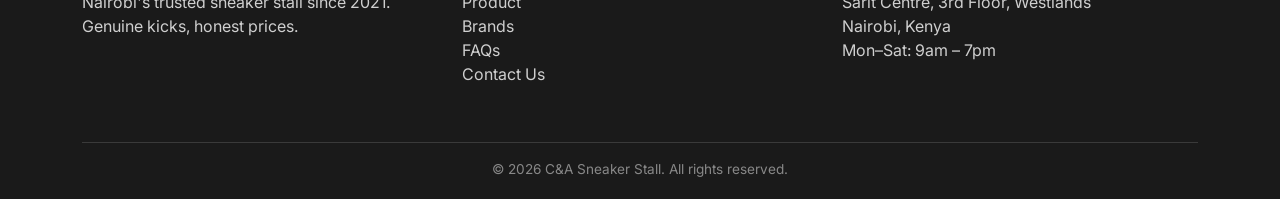
==== commit df1e944c: "index.html" ====
--- a/index.html
+++ b/index.html
@@ -3,29 +3,27 @@
 <head>
   <meta charset="UTF-8">
   <meta name="viewport" content="width=device-width, initial-scale=1.0">
-  <meta name="description"content="C&A is a Nairobi based sneaker stall offering genuine shoes at fair prices.">
+  <meta name="description" content="C&A is a Nairobi-based sneaker stall offering genuine shoes at fair prices.">
   <title>C&amp;A | Nairobi's Sneaker Stall</title>
-
- 
   <link href="https://cdn.jsdelivr.net/npm/bootstrap@5.3.3/dist/css/bootstrap.min.css" rel="stylesheet">
-  
   <link rel="preconnect" href="https://fonts.googleapis.com">
   <link href="https://fonts.googleapis.com/css2?family=Inter:wght@400;500;600&family=Poppins:wght@600;700&display=swap" rel="stylesheet">
-  
   <link rel="stylesheet" href="style.css">
 </head>
 <body>
 
-  
-  <nav class="navbar navbar-expand-lg navbar-soleva navbar-dark sticky-top">
+  <a href="#main-content" class="visually-hidden-focusable">Skip to main content</a>
+
+  <nav class="navbar navbar-expand-lg navbar-soleva navbar-dark sticky-top" role="navigation" aria-label="Main navigation">
     <div class="container">
-      <a class="navbar-brand" href="index.html">C<span>&amp;</span>A</a>
-      <button class="navbar-toggler" type="button" data-bs-toggle="collapse" data-bs-target="#navMenu">
+      <a class="navbar-brand" href="index.html" aria-label="C&A Home">C<span>&amp;</span>A</a>
+      <button class="navbar-toggler" type="button" data-bs-toggle="collapse" data-bs-target="#navMenu"
+        aria-controls="navMenu" aria-expanded="false" aria-label="Toggle navigation">
         <span class="navbar-toggler-icon"></span>
       </button>
       <div class="collapse navbar-collapse" id="navMenu">
         <ul class="navbar-nav ms-auto align-items-lg-center">
-          <li class="nav-item"><a class="nav-link active" href="index.html">Home</a></li>
+          <li class="nav-item"><a class="nav-link active" href="index.html" aria-current="page">Home</a></li>
           <li class="nav-item"><a class="nav-link" href="product.html">Product</a></li>
           <li class="nav-item"><a class="nav-link" href="brands.html">Brands</a></li>
           <li class="nav-item"><a class="nav-link" href="offers.html">Offers</a></li>
@@ -34,107 +32,100 @@
           <li class="nav-item"><a class="nav-link" href="faqs.html">FAQs</a></li>
           <li class="nav-item"><a class="nav-link" href="contact.html">Contact</a></li>
           <li class="nav-item ms-lg-3 mt-2 mt-lg-0">
-            <button id="themeToggleBtn" class="theme-toggle-btn">Dark Mode</button>
+            <button id="themeToggleBtn" class="theme-toggle-btn" aria-label="Toggle dark mode">Dark Mode</button>
           </li>
         </ul>
       </div>
     </div>
   </nav>
 
-  
-  <header class="hero">
-    <div class="container">
-      <div class="row align-items-center">
-        <div class="col-lg-6">
-          <h1>Step Into Your <em>Next</em> Pair.</h1>
-          <p class="lead">C&amp;A is Nairobi's go-to sneaker stall, stocking genuine Nike, Adidas, Puma and Vans you name it
-            sourced directly and sold at honest prices. No fakes, no markups, just good and lasting shoes.</p>
-          <a href="product.html" class="btn btn-accent me-2">Shop Now</a>
-          <a href="offers.html" class="btn btn-outline-accent">View Offers</a>
-        </div>
-        <div class="col-lg-6 mt-4 mt-lg-0 text-center">
-          <img src="images/hero.jpg"
-               alt="Pair of white sneakers displayed at C&amp;A stall" class="img-fluid rounded-3"
-               style="max-height:380px; object-fit:cover;">
+  <main id="main-content">
+    <header class="hero" role="banner">
+      <div class="container">
+        <div class="row align-items-center">
+          <div class="col-lg-6">
+            <h1>Step Into Your <em>Next</em> Pair.</h1>
+            <p class="lead">C&amp;A is Nairobi's go to sneaker stall, stocking genuine Nike, Adidas, Puma and Vans 
+              sourced directly and sold at honest prices. No fakes, no markups, just good and lasting shoes.</p>
+            <a href="product.html" class="btn btn-accent me-2">Shop Now</a>
+            <a href="offers.html" class="btn btn-outline-accent">View Offers</a>
+          </div>
+          <div class="col-lg-6 mt-4 mt-lg-0 text-center">
+            <img src="images/hero.jpg" alt="Pair of white Nike sneakers displayed at the C&amp;A stall"
+              class="img-fluid rounded-3" style="max-height:380px; object-fit:cover;">
+          </div>
         </div>
       </div>
-    </div>
-  </header>
+    </header>
 
-  
-  <section class="section pb-0">
-    <div class="container">
-      <div class="row text-center g-4">
-        <div class="col-md-4">
-          <h5>Fast Delivery</h5>
-          <p class="text-muted">Same day delivery within Nairobi , 1-5days countrywide via courier.</p>
-        </div>
-        <div class="col-md-4">
-          <h5>95% Genuine</h5>
-          <p class="text-muted">Every pair is sourced from authorized suppliers, no counterfeits.</p>
-        </div>
-        <div class="col-md-4">
-          <h5>Easy Returns</h5>
-          <p class="text-muted">Wrong size? Swap it within 5 days, no questions asked.</p>
+    <section class="section pb-0" aria-label="Key benefits">
+      <div class="container">
+        <div class="row text-center g-4">
+          <div class="col-md-4">
+            <h5>Fast Delivery</h5>
+            <p class="text-muted">Same-day delivery within Nairobi. 1–5 days countrywide via courier.</p>
+          </div>
+          <div class="col-md-4">
+            <h5>100% Genuine</h5>
+            <p class="text-muted">Every pair is sourced from authorized suppliers no counterfeits, ever.</p>
+          </div>
+          <div class="col-md-4">
+            <h5>Easy Returns</h5>
+            <p class="text-muted">Wrong size? Swap it within 5 days, no questions asked.</p>
+          </div>
         </div>
       </div>
-    </div>
-  </section>
+    </section>
 
-  
-  <section class="section">
-    <div class="container">
-      <div class="section-title">
-        <h2>Featured This Week</h2>
-        <p>A few of our best-selling pairs right now</p>
-      </div>
-      <div class="row g-4">
-
-        <div class="col-md-4">
-          <div class="shoe-card">
-            <img src="images/nike-airforce.jpg" alt="Nike Air Force ">
-            <div class="shoe-card-body">
-              <p class="shoe-brand-label">Nike</p>
-              <h5>Nike Air Force</h5>
-              <p class="text-muted mb-1">Size 32–45 available</p>
-              <span class="price-tag">KES 3,500</span>
-            </div>
+    <section class="section" aria-labelledby="featured-heading">
+      <div class="container">
+        <div class="section-title">
+          <h2 id="featured-heading">Featured This Week</h2>
+          <p>A few of our best-selling pairs right now</p>
+        </div>
+        <div class="row g-4">
+          <div class="col-md-4">
+            <article class="shoe-card">
+              <img src="images/nike-airforce.jpg" alt="Nike Air Force 1 in white">
+              <div class="shoe-card-body">
+                <p class="shoe-brand-label">Nike</p>
+                <h5>Nike Air Force 1</h5>
+                <p class="text-muted mb-1">Sizes 32–45 available</p>
+                <span class="price-tag">KES 3,500</span>
+              </div>
+            </article>
+          </div>
+          <div class="col-md-4">
+            <article class="shoe-card">
+              <img src="images/adidas.jpg" alt="Adidas Ultraboost 22 running shoe in black">
+              <div class="shoe-card-body">
+                <p class="shoe-brand-label">Adidas</p>
+                <h5>Ultraboost 22</h5>
+                <p class="text-muted mb-1">Sizes 32–44 available</p>
+                <span class="price-tag">KES 4,500</span>
+              </div>
+            </article>
+          </div>
+          <div class="col-md-4">
+            <article class="shoe-card">
+              <img src="images/vans.jpg" alt="Classic Vans Old Skool in black and white">
+              <div class="shoe-card-body">
+                <p class="shoe-brand-label">Vans</p>
+                <h5>Old Skool Classic</h5>
+                <p class="text-muted mb-1">Sizes 33–44 available</p>
+                <span class="price-tag">KES 3,000</span>
+              </div>
+            </article>
           </div>
         </div>
+        <div class="text-center mt-4">
+          <a href="product.html" class="btn btn-outline-accent">See All Shoes</a>
+        </div>
+      </div>
+    </section>
+  </main>
 
-        <div class="col-md-4">
-          <div class="shoe-card">
-            <img src="images/adidas.jpg" alt="Adidas Ultraboost running shoe in black">
-            <div class="shoe-card-body">
-              <p class="shoe-brand-label">Adidas</p>
-              <h5>Ultraboost 22</h5>
-              <p class="text-muted mb-1">Size 32–44 available</p>
-              <span class="price-tag">KES 4,500</span>
-            </div>
-          </div>
-        </div>
-
-        <div class="col-md-4">
-          <div class="shoe-card">
-            <img src="images/vans.jpg" alt="Classic Vans skate shoe in black">
-            <div class="shoe-card-body">
-              <p class="shoe-brand-label">Vans</p>
-              <h5>Old  and New Skool Classic</h5>
-              <p class="text-muted mb-1">Size 33–44 available</p>
-              <span class="price-tag">KES 3,000</span>
-            </div>
-          </div>
-        </div>
-
-      </div>
-      <div class="text-center mt-4">
-        <a href="product.html" class="btn btn-outline-accent">See All Shoes</a>
-      </div>
-    </div>
-  </section>
-
-  
-  <footer class="footer-soleva">
+  <footer class="footer-soleva" role="contentinfo">
     <div class="container">
       <div class="row">
         <div class="col-md-4 mb-3">
@@ -161,9 +152,9 @@
     </div>
   </footer>
 
-  
+  <button id="backToTop" aria-label="Back to top">&#8679;</button>
+
   <script src="https://cdn.jsdelivr.net/npm/bootstrap@5.3.3/dist/js/bootstrap.bundle.min.js"></script>
- 
   <script src="script.js"></script>
 </body>
 </html>
--- a/style.css
+++ b/style.css
@@ -1,23 +1,20 @@
-
 :root {
-  --color-dark: #1a1a1a;        
-  --color-light: #faf7f2;      
-  --color-accent: #d9622b;      
-  --color-accent-dark: #b54e1f; 
-  --color-text-muted: #6b6b6b;  
-  --color-success: #3a7d44;     
-  --color-danger: #c0392b;      
-  --color-card-bg: #ffffff;     
-  --radius: 10px;               
-}
-
+  --color-dark: #1a1a1a;
+  --color-light: #faf7f2;
+  --color-accent: #d9622b;
+  --color-accent-dark: #b54e1f;
+  --color-text-muted: #6b6b6b;
+  --color-success: #3a7d44;
+  --color-danger: #c0392b;
+  --color-card-bg: #ffffff;
+  --radius: 10px;
+}
 
 body.dark-mode {
   --color-light: #1a1a1a;
   --color-card-bg: #2a2a2a;
   --color-text-muted: #b0b0b0;
 }
-
 
 body {
   font-family: 'Inter', sans-serif;
@@ -44,6 +41,10 @@
   color: var(--color-accent-dark);
 }
 
+:focus-visible {
+  outline: 2px solid var(--color-accent);
+  outline-offset: 3px;
+}
 
 .navbar-soleva {
   background-color: var(--color-dark);
@@ -72,7 +73,6 @@
 .navbar-soleva .nav-link.active {
   color: var(--color-accent);
 }
-
 
 .theme-toggle-btn {
   background: none;
@@ -133,19 +133,18 @@
   color: #fff;
 }
 
-
 .shoe-card {
   background-color: var(--color-card-bg);
   border-radius: var(--radius);
   overflow: hidden;
-  box-shadow: 0 2px 10px rgba(0, 0, 0, 0.08);
+  box-shadow: 0 2px 10px rgba(0,0,0,0.08);
   transition: transform 0.2s ease, box-shadow 0.2s ease;
   height: 100%;
 }
 
 .shoe-card:hover {
   transform: translateY(-5px);
-  box-shadow: 0 8px 20px rgba(0, 0, 0, 0.12);
+  box-shadow: 0 8px 20px rgba(0,0,0,0.12);
 }
 
 .shoe-card img {
@@ -169,7 +168,6 @@
   letter-spacing: 0.5px;
 }
 
-
 .price-tag {
   display: inline-block;
   background-color: var(--color-accent);
@@ -181,7 +179,6 @@
   margin-top: 0.5rem;
 }
 
-
 .section {
   padding: 4rem 0;
 }
@@ -198,7 +195,6 @@
 .section-title p {
   color: var(--color-text-muted);
 }
-
 
 .footer-soleva {
   background-color: var(--color-dark);
@@ -228,7 +224,6 @@
   color: #888;
 }
 
-
 .contact-form .form-control {
   border-radius: var(--radius);
   padding: 0.6rem 0.9rem;
@@ -236,26 +231,25 @@
 
 .contact-form .form-control:focus {
   border-color: var(--color-accent);
-  box-shadow: 0 0 0 0.2rem rgba(217, 98, 43, 0.2);
+  box-shadow: 0 0 0 0.2rem rgba(217,98,43,0.2);
 }
 
 .error-message {
   color: var(--color-danger);
   font-size: 0.85rem;
   margin-top: 0.25rem;
-  display: none; 
+  display: none;
 }
 
 .form-success-message {
   color: var(--color-success);
   font-weight: 600;
   margin-top: 1rem;
-  display: none; 
-}
-
+  display: none;
+}
 
 .accordion-button:not(.collapsed) {
-  background-color: rgba(217, 98, 43, 0.1);
+  background-color: rgba(217,98,43,0.1);
   color: var(--color-accent-dark);
 }
 
@@ -263,7 +257,6 @@
   box-shadow: none;
   border-color: var(--color-accent);
 }
-
 
 .gallery-img {
   border-radius: var(--radius);
@@ -282,7 +275,6 @@
   transform: scale(1.05);
 }
 
-
 .discount-badge {
   position: absolute;
   top: 12px;
@@ -299,8 +291,118 @@
 .shoe-card-wrapper {
   position: relative;
 }
-html{
-    scroll-behavior: smooth;
+
+.filter-bar {
+  display: flex;
+  flex-wrap: wrap;
+  gap: 0.5rem;
+  margin-bottom: 2rem;
+  justify-content: center;
+}
+
+.filter-btn {
+  border: 2px solid var(--color-accent);
+  color: var(--color-accent);
+  background: transparent;
+  border-radius: 50px;
+  padding: 0.4rem 1.2rem;
+  font-weight: 600;
+  font-size: 0.9rem;
+  cursor: pointer;
+  transition: background-color 0.2s ease, color 0.2s ease;
+}
+
+.filter-btn:hover,
+.filter-btn.active {
+  background-color: var(--color-accent);
+  color: #fff;
+}
+
+.offcanvas-header {
+  background-color: var(--color-dark);
+  color: #fff;
+}
+
+.offcanvas-header .btn-close {
+  filter: invert(1);
+}
+
+#galleryModal .modal-content {
+  background-color: #000;
+  border: none;
+}
+
+#galleryModal .modal-body img {
+  width: 100%;
+  max-height: 80vh;
+  object-fit: contain;
+}
+
+#galleryModal .modal-header {
+  border-bottom: none;
+  background-color: #111;
+}
+
+#galleryModal .btn-close {
+  filter: invert(1);
+}
+
+#backToTop {
+  position: fixed;
+  bottom: 2rem;
+  right: 2rem;
+  background-color: var(--color-accent);
+  color: #fff;
+  border: none;
+  border-radius: 50%;
+  width: 44px;
+  height: 44px;
+  font-size: 1.2rem;
+  display: none;
+  align-items: center;
+  justify-content: center;
+  cursor: pointer;
+  box-shadow: 0 4px 12px rgba(0,0,0,0.2);
+  z-index: 999;
+  transition: background-color 0.2s ease;
+}
+
+#backToTop:hover {
+  background-color: var(--color-accent-dark);
+}
+
+#backToTop.show {
+  display: flex;
+}
+
+body.dark-mode .accordion-item {
+  background-color: var(--color-card-bg);
+  border-color: #3a3a3a;
+  color: #f0f0f0;
+}
+
+body.dark-mode .accordion-button {
+  background-color: var(--color-card-bg);
+  color: #f0f0f0;
+}
+
+body.dark-mode .accordion-button:not(.collapsed) {
+  background-color: rgba(217,98,43,0.15);
+  color: var(--color-accent);
+}
+
+body.dark-mode .form-control {
+  background-color: #333;
+  color: #f0f0f0;
+  border-color: #555;
+}
+
+body.dark-mode .text-muted {
+  color: var(--color-text-muted) !important;
+}
+
+html {
+  scroll-behavior: smooth;
 }
 
 @media (max-width: 768px) {
